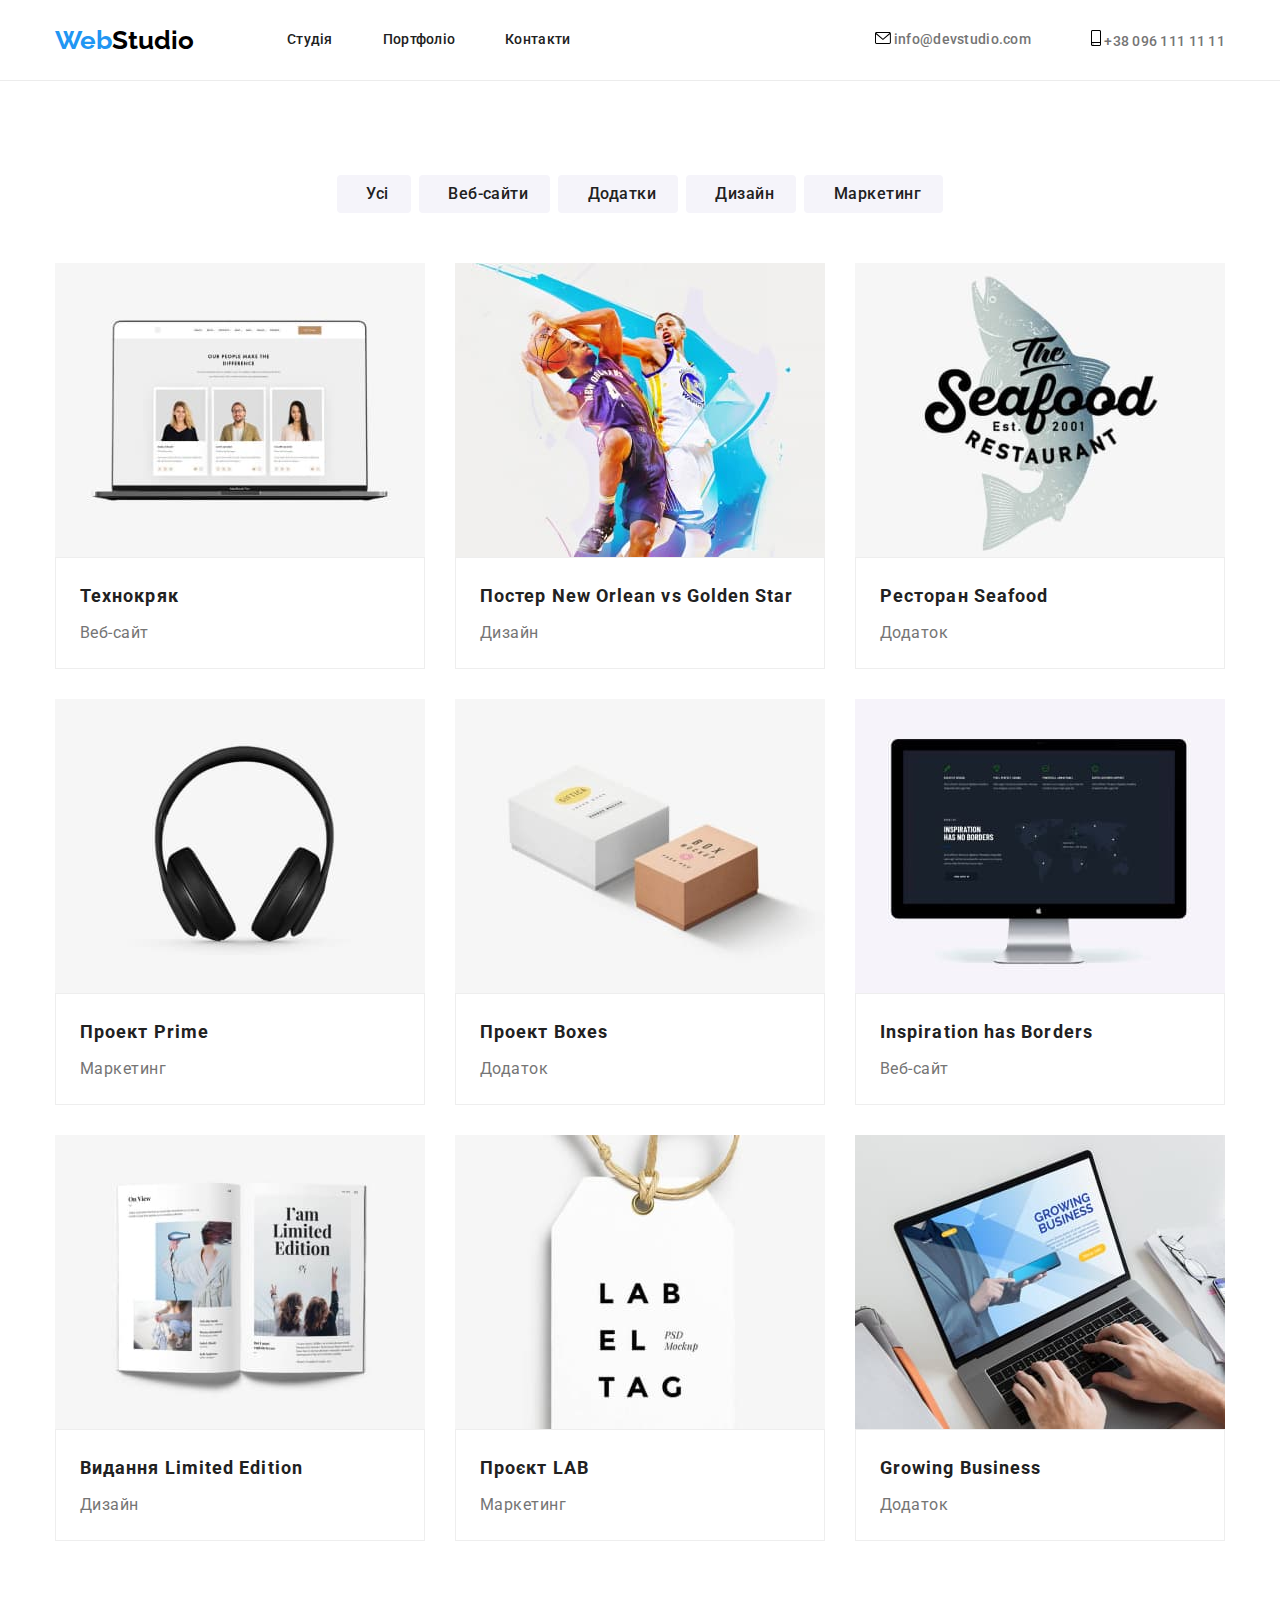
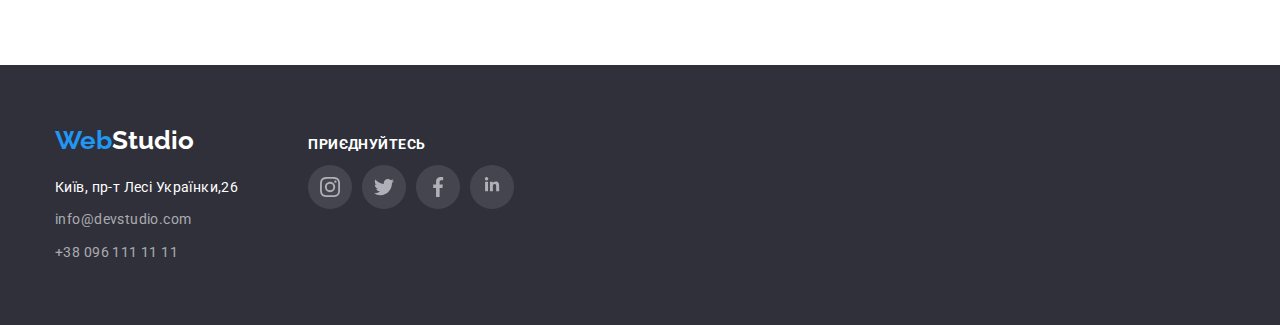
==== portfolio.html @ 39627bea "new" ====
<!DOCTYPE html>
<html lang="uk">

<head>
    <meta charset="UTF-8" />
    <meta http-equiv="X-UA-Compatible" content="IE=edge" />
    <meta name="viewport" content="width=device-width, initial-scale=1.0" />
    <title>портфоліо</title>
    <link href="https://fonts.googleapis.com/css2?family=Raleway:wght@700&family=Roboto:wght@400;500;700;900&display=swap" rel="stylesheet">
    <link rel="stylesheet" href=" https://cdnjs.cloudflare.com/ajax/libs/modern-normalize/1.1.0/modern-normalize.min.css">
    <link rel="stylesheet" href="./css/styles.css">
   
</head>

<body>
<section class="section-header">
    <div class="container container-body">
        <header class="header">
            <nav class="main-nav">
                <a href="/" class="logo-web">Web<span class="logo-studio">Studio</span></a>

                <ul class="navigation">
                    <li class="navigation-item"> <a href="./index.html" class="item">Студія</a></li>
                    <li class="navigation-item"><a href="#" class="item">Портфоліо</a></li>
                    <li class="navigation-item"><a href="#" class="item">Контакти</a></li>
                </ul>

                <ul class="adress-header">
                    <li class="navigation-item"><a href="mailto:" class="adress-item">
                            <svg class="post-icon" width="16px" height="12px">
                                <use href="./images/icons.svg#icon-envelope-hover"></use>
                            </svg>
                            info@devstudio.com </a></li>
                
                    <li class="navigation-item"><a href="tel:+380961111111" class="adress-item">
                            <svg class="post-icon" width="10px" height="16px">
                                <use href="./images/icons.svg#icon-smartphone"></use>
                            </svg>
                            +38 096 111 11 11</a></li>
                </ul>
            </nav>
        </header>
    </div>
</section>

    <main>
        <section class="section">
            <div class="container container-main">
        <h1 class="hide">фільтри</h1>
            <ul class="list-filter"> 
                <li class="filter">
                <button type="button" class="filter-item">Усі</button></li>
                <li class="filter">
                <button type="button" class="filter-item">Веб-сайти</button></li>
                <li class="filter">
                <button type="button" class="filter-item">Додатки</button></li>
                <li class="filter">
                <button type="button" class="filter-item">Дизайн</button>
                </li>
                <li class="filter">
                <button type="button" class="filter-item">Маркетинг</button>
                </li> 
            </ul>
             <h2 class="hide">основне</h2>

            <ul class="filter-example">
                <li  class="info"> <a href="#"class="text-link">
                    <img src="images/example1.jpg" alt="працівники" class="no-gap" width="370" height="294" />
                    <div class="wrapper"> <h3 class="info-title">Технокряк</h3>
                    <p class="info-text">Веб-сайт</p>
                </div>
                </a>
                   
                </li>
                <li  class="info"> <a href="#"class="text-link">
                    <img src="images/example2.jpg" alt="баскетболісти" class="no-gap" width="370" height="294" />
                    <div class="wrapper"><h3 class="info-title">Постер New Orlean vs Golden Star</h3>
                    <p class="info-text">Дизайн</p>
                </div>
                </a>    
                </li>

                <li class="info"><a href="#"class="text-link" >
                    <img src="images/example3.jpg" alt="риба" class="no-gap" width="370" height="294" />
                    <div class="wrapper"> <h3 class="info-title">Ресторан Seafood</h3>
                    <p class="info-text">Додаток</p>
                </div>
                </a>
                      </li>

                <li class="info"><a href="#"class="text-link">
                    <img src="images/example4.jpg" alt="наушники" class="no-gap" width="370" height="294" />
                    <div class="wrapper"><h3 class="info-title"> Проект Prime </h3>
                    <p class="info-text"> Маркетинг</p> 
                </div>
                </a>
                    
                </li>

                <li class="info"><a href="#"class="text-link">
                    <img src="images/example5.jpg" alt="коробки" class="no-gap" width="370" height="294" />
                    <div class="wrapper"> <h3 class="info-title">Проект Boxes</h3>
                    <p class="info-text"> Додаток</p> 
                </div>
                </a>
                </li>

                <li class="info"><a href="#"class="text-link">
                    <img src="images/example6.jpg" alt="монітор" class="no-gap" width="370" height="294" />
                    <div class="wrapper"> <h3 class="info-title">Inspiration has Borders</h3>
                <p class="info-text">Веб-сайт</p>
                </div>
                </a>
               </li>

        <li class="info"><a href="#"class="text-link">
            <img src="images/example7.jpg" alt="відкрита книга" class="no-gap" width="370" height="294" />
            <div class="wrapper"> <h3 class="info-title">Видання Limited Edition</h3>
            <p class="info-text">Дизайн</p>
            </div>
            </a>
        </li>
        <li class="info"><a href="#"class="text-link">
            <img src="images/example8.jpg" alt="лейб" class="no-gap" width="370" height="294" />
            <div class="wrapper"><h3 class="info-title">Проєкт LAB</h3>
            <p class="info-text">Маркетинг</p></div>
            </a>
        </li>
        <li class="info"><a href="#" class="text-link">
            <img src="images/example9.jpg" alt="ноутбук" class="no-gap" width="370" height="294" />
            <div class="wrapper"><h3 class="info-title">Growing Business</h3>
            <p class="info-text">Додаток</p> 
            </div>
            </a>
        </li>
        </ul>
    </div>
    </section>
       
    </main>


    
    <footer class="footer">
        <div class="container footer-container">
            <div>
                <a href="/" class="logo-web">Web<span class="logo-footer">Studio</span></a>
                <ul class=address>
                    <li class="point-address"> <a class="item-address" href="#">Київ, пр-т Лесі Українки,26 </a></li>
                    <li class="point-address"> <a class="item-mail" href="mailto:">info@devstudio.com</a></li>
                    <li class="point-address"> <a class="item-tel" href="tel:+380961111111">+38 096 111 11 11</a></li>
                </ul>
            </div>
    
            <div class="footer-soc">
                <h4 class="footer-title">ПРИЄДНУЙТЕСЬ</h4>
                <ul class="soc-list">
                    <li class="soc-item">
                        <a class="soc-link footer-link" href="#">
                            <svg class="icon" width="20px" height="20px">
                                <use href="./images/icons.svg#icon-instagram"></use>
                            </svg>
                        </a>
                    </li>
                    <li class="soc-item">
                        <a class="soc-link footer-link" href="#">
                            <svg class="icon" width="20px" height="20px">
                                <use href="./images/icons.svg#icon-twitter"></use>
                            </svg>
                        </a>
                    </li>
                    <li class="soc-item">
                        <a class="soc-link footer-link" href="#">
                            <svg class="icon" width="20px" height="20px">
                                <use href="./images/icons.svg#icon-facebook"></use>
                            </svg>
                        </a>
                    </li>
                    <li class="soc-item">
                        <a class="soc-link footer-link" href="#">
                            <svg class="icon" width="20px" height="20px">
                                <use href="./images/icons.svg#icon-linkedin"></use>
                            </svg>
                        </a>
                    </li>
                </ul>
            </div>
        </div>
    </footer>


</body>
</html>
---- css/styles.css ----
html {
    box-sizing:border-box
}
*,
*::before,
*::after{
    box-sizing:inherit
}


:root { --brand-color: #2196F3; 
    --main-color: #212121;
    --wite-color: #FFFFFF;
}

.container {
    width: 1200px;
    padding-left: 15px;
    padding-right: 15px;
    margin-left: auto;
    margin-right: auto;

}

body {
    color: var(--main-color);
    font-family: "Roboto";
    sans-serif;
    margin: 0;
}


    
    .section-header {
    
    border-bottom-width: 1px;
    border-bottom-style: solid;
    border-block-color: #ECECEC;
   
    }

.main-nav {
    display: flex;
    align-items: center;
   
}

.logo-web {
    color:var(--brand-color);
    font-family: "Raleway";
    font-size: 26px;
    line-height: 1.19;
    text-decoration: none;
    list-style: none;
    font-weight: 700;
}
.logo-studio {
    color: #000000;
    font-family: "Raleway"; 
    font-size: 26px;
    line-height: 1.19;
    text-decoration: none;
    list-style: none;
    font-weight: 700;
}
.navigation {
    display: flex;
    text-decoration: none;
    list-style: none;
    margin-left: 93px;
    margin-top: 0px;
    margin-bottom: 0px;
    background: none;
    padding: 0;
}

.navigation .navigation-item:not(:last-child) {
    margin-right: 50px;
}
 .navigation-item .item {
       display: block;
     color: var(--main-color);
     font-style: normal;
     font-family: "Roboto";
     font-weight: 500;
     font-size: 14px;
     line-height: 1.14;
     letter-spacing: 0.02em;
     padding-top: 32px;
     padding-bottom: 32px;

 }
.navigation .item:hover {
    color: var(--brand-color); 
    background: none;
   
 }
.navigation .item:focus {
    color: var(--brand-color);
    background: none;
     
}

.item {
    color: var(--main-color);
    cursor: pointer;
    font-size: 16px;
    line-height: 1.62;
    letter-spacing: 0.03em;
    text-decoration: none;
    list-style: none;
}

.adress-header{
    display: flex;
    text-decoration: none;
    list-style: none;
    margin-left: auto;
    margin-top: 0px;
    margin-bottom: 0px;
    padding: 0;
}
.adress-header .navigation-item +.navigation-item {
    margin-left: 50px;
}

.adress-header .adress-item {
    color: #757575;
    font-family: "Roboto";
    font-style: normal;
    font-size: 14px;
    line-height: 1.14;
    letter-spacing: 0.02em;
    font-weight: 500;
    text-decoration: none;
    list-style: none;
}

.adress-header .adress-item:hover {
    color: var(--brand-color);
    fill: var(--brand-color);
}
.adress-header .adress-item:focus {
    color: var(--brand-color);
    fill: var(--brand-color);
}
.adress-item::before {
   margin-right: 10px;
    content: "";
}

/*-----------------------------------------HERO----------------*/

.hero {
    height: 600px;
    max-width: 1600px;
    margin-left: auto;
    margin-right: auto;
    background-image: linear-gradient(to right, rgba(47, 48, 58, 0.4), rgba(47, 48, 58, 0.4)),
    url("../images/фон.jpg");
    background-color: #2F303A;
    background-size: cover;
    background-repeat: no-repeat;
    padding-top: 200px;
    padding-bottom: 200px;
}


.slogan {
    color: var(--wite-color);
    font-size: 44px;
    line-height: 1.36;
    text-align: center;
    letter-spacing: 0.06em;
    text-transform: uppercase;
    margin-right: auto ;
    margin-left:auto;
    margin-top: 0;
    margin-right: auto;
    margin-bottom: auto;
    width: 696px;
    
}
.main-button {
    color: var(--wite-color);
    background-color: var(--brand-color);
    cursor: pointer;
    font-size: 16px;
    font-weight: 700;
    line-height: 1.87;
    display: block;
    align-items: center;
    letter-spacing: 0.06em;
    border-radius: 4px;
    border: none;
    padding-top: 10px;
    padding-right: 32px;
    padding-bottom: 10px; 
    padding-left: 32px;
    text-align: center;
    margin-top: 30px;
    margin-bottom: 0px;
    margin-right: auto;
    margin-left:  auto;
    
}
.main-button:hover {
    color: var(--brand-color);
    background-color: var(--wite-color);
}
.main-button:focus {
    color: var(--brand-color);
    background-color: var(--wite-color);
}

.hide {
    display: none;
    margin: 0;
}


/*---------------------------------------PREFERENTS---------------*/
.preferens-icons {
    display: flex;
    justify-content: center;
    gap: 30px;
    margin-top: 0;
    margin-bottom: 30px;
    padding: 0;
    
}



.preferens-point {
    width: 270px;
    height: 120px;
    text-decoration: none;
    list-style: none;
   display: flex;
   justify-content: center;
   align-items: center;
background-color: #F5F4FA;
margin: 0;
padding: 0;


}

img {
    margin: 0;
    padding: 0;
    display: block;
    max-width: 100%;
    height: auto;
}
.preferens {
    padding-top: 107px;
   
 
}
.caption {
    margin-top: 0px;
    margin-bottom: 10px;
}



.list-preferens {
    display: flex;
    padding: 0;
    margin: 0;
}

.caption-text {
    display: block;
    width: 270px;
}

.caption-text:not(:last-child) {
    margin-right: 30px;
}

.caption {
    color: var(--main-color);
    font-size: 14px;
    line-height: 1.14;
    letter-spacing: 0.03em;
    text-transform: uppercase;
    text-decoration: none;
    list-style: none;
    text-align: left;
}

.text {
    color: #757575;
    font-size: 14px;
    line-height: 1.71;
    letter-spacing: 0.03em;
    text-decoration: none;
    list-style: none;
    margin-top: 0;
    margin-bottom: 0;
    text-align: left;
}


/*---------------------------------------EXAMPLE---------------*/


.section {
    padding-top: 94px;
    padding-bottom: 94px;
}
 

.subtitle {

    color: var(--main-color);
    font-size: 36px;
    line-height: 1.16;
    text-align: center;
    letter-spacing: 0.03em;
    text-decoration: none;
    list-style: none;
    margin-top: 0;
    margin-bottom: 50px;
}

.list-example {
    display: flex;
    flex-wrap: wrap;
    text-align: center;
    justify-content: center;
    margin: 0;
    padding: 0;
    text-decoration: none;
    list-style: none;
}
.image-example:not(:last-child) {
    margin-right: 30px; 
}

/*---------------------------------------TEAM---------------*/
.container-team {

    background: #F5F4FA;
}

.list-style {
    display: flex;
    flex-wrap: wrap;
    text-align: center;
    justify-content: center;
    margin-top: 50px;
    margin-bottom: 0;
    padding-top: 0;
    padding-left: 0;
    padding-left: 0;
    padding-bottom: 0;
    text-decoration: none;
    list-style: none;
}
.headline {
    margin-top: 30px margin-bottom: 10px;
}

.submite-text {
    color:var(--main-color);
    font-size: 36px;
    line-height: 1.16;
    text-align: center;
    letter-spacing: 0.03em;
    text-decoration: none;
    list-style: none;
    padding: 0;
    margin: 0;
}
.soc-list {
    display: flex;
    justify-content: center;
    gap: 10px;
    margin: 0;
    padding: 0;
   
}
.soc-item {
    width: 44px;
    height: 44px;
    text-decoration: none;
    list-style: none;
}
.soc-link {
    width: 100%;
    height: 100%;
    border-radius: 50%;
    display: flex;
    align-items: center;
    justify-content: center;
    color: #AFB1B8;
}

.icon {
    fill: currentColor;
}

.soc-link:hover {
    background-color: #2196F3;
    color:#ffffff;
}

.soc-link:focus {
    background-color: #2196F3;
    color: #ffffff;
}
.team {
    margin-top:  94px;
    margin-bottom:  94px;
   

}
 .headline {
    text-align: center;
    color: var(--main-color);
    font-size: 16px;
    font-weight: 500;
    line-height: 1.18;
    letter-spacing: 0.03em;
    text-decoration: none;
    list-style: none;
    margin-top: 0;
    margin-bottom: 10px;
   
}
 .headline-text {
    text-align: center;
    color: #757575; 
    font-size: 16px;
    font-weight: 400;
    line-height: 1.18;
    letter-spacing: 0.03em;
    margin-bottom: 16px;
    
   
}

.wrapper-team {
    padding-top: 30px;
    padding-bottom: 30px;
    border-width: 1px;
    border-style: solid;
    border-color: #EEEEEE;
    box-shadow: 0px 1px 3px 
    rgba(0, 0, 0, 0.12), 0px 1px 1px 
    rgba(0, 0, 0, 0.14), 0px 2px 1px 
    rgba(0, 0, 0, 0.2);
}


.card:not(:last-child) {
    margin-right: 30px;
}
/*---------------------------------------CUSTOMERS---------------*/

.customers-list {
    display: flex;
    justify-content: center;
    align-items: center;
    gap: 30px;
    text-decoration: none;
    list-style: none;
    margin-top: 50px;
    padding: 0;
}

.customers-item {
    width: 100%;
    height: 100%;
    text-decoration: none;
    list-style: none;
    
}

.customers-link {
    display: flex;
    justify-content: center;
    align-items: center;
    width: 170px;
    height: 92px;
    text-decoration: none;
    list-style: none;
    border-color: #AFB1B8;
    border-style: solid;
    border-radius: 3%;
    border-width: 1px;
    fill: #AFB1B8;
}


.customers-link:hover {
    border-color: #2196F3;
    fill: #2196F3;
}

.customers-link:focus {
    border-color: #2196F3;
    fill: #2196F3;
}

/*----------------------PORTFOLIO-------------------*/

.button {
    font-family: inherit;
}



.item:hover {
    color: var(--wite-color);
    background-color: var(--brand-color);
}

.item:focus {
    color: var(--wite-color);
    background-color: var(--brand-color);
}
.filter .filter-item { 
    color: var(--main-color);
    background-color: 
    #F5F4FA; 
    cursor: pointer;
    font-size: 16px;
    font-weight: 500;
    line-height: 1.62;
    text-align: center;
    letter-spacing: 0.03em;
    padding-top: 6px;
    padding-right: 22px;
    padding-bottom: 6px;
    padding-left: 22pt;
    text-align: center;
   border: 0;
   border-radius: 4px;
   margin: 0;
   
}


.list-filter {
    display: flex;
    align-items: center;  
    justify-content: center;
    text-decoration: none;
    list-style: none;
    padding: 0;
    margin-top: 0;
    margin-bottom: 0;
    
}

.filter {
    margin: 0;

}
.list-filter .filter:not(:last-child) {
    margin-right: 8px;
}


.filter .filter-item:hover {
    color: var(--wite-color);
     background-color: var(--brand-color);
    box-shadow: 0px 3px 1px
    rgba(0, 0, 0, 0.1), 0px 1px 2px
    rgba(0, 0, 0, 0.08), 0px 2px 2px
    rgba(0, 0, 0, 0.12);
}
.filter .filter-item:focus {
    color: var(--wite-color);
    background-color: var(--brand-color);
    box-shadow: 0px 3px 1px 
    rgba(0, 0, 0, 0.1), 0px 1px 2px 
    rgba(0, 0, 0, 0.08), 0px 2px 2px
     rgba(0, 0, 0, 0.12);
}
.filter-example {
    display: flex;
    flex-wrap: wrap;
    text-align: center;
    justify-content: center;
    margin-top: 50px;
    margin-bottom: 0;
    padding: 0;
    
    text-decoration: none;
    list-style: none;
   
}
.info {
    margin-right: 30px;
    margin-bottom: 30px;
    text-decoration: none;
    list-style: none;
}

.info:hover {
    box-shadow: 0px 1px 1px 
    rgba(0, 0, 0, 0.12), 0px 4px 4px
    rgba(0, 0, 0, 0.06), 1px 4px 6px
    rgba(0, 0, 0, 0.16);
}


.info:nth-child(3n+3) {
    margin-right: 0;

}

.info .info-title {
    margin-bottom: 4px;
    margin-top: 0;
    text-align: left;
    text-decoration: none;
    list-style: none;
}


.info .info-title {
    color: var(--main-color);
    font-size: 18px;
    line-height: 2;
    letter-spacing: 0.06em;
    text-decoration: none;
    list-style: none;
    padding-left: 24px;
    padding-right: 24px;
}
.info .info-text {
    color: #757575;
    font-size: 16px;
    line-height: 1.87;
    letter-spacing: 0.03em;
    text-decoration: none;
    list-style: none;
    text-align: left;
    margin: 0;
    padding-left: 24px;
    padding-right: 24px;
}

.info .text-link {
    display: block;
    text-decoration: none;
    list-style: none;
}

.address {
    padding: 0;
    margin-top: 20px;
    margin-bottom: 0;
    text-decoration: none;
    list-style: none;
}
.point-address:not(:last-child) {
            margin-bottom: 9px;
}

.item-address {
    color: var(--wite-color);
    background: #2F303A;
    font-style: normal;

    font-size: 14px;
    line-height: 1.71;
    letter-spacing: 0.03em;
    text-decoration: none;
    list-style: none;
}
.item-mail {
    color: rgba(255, 255, 255, 0.6);
    background: #2F303A;
    font-style: normal;
    font-size: 14px;
    line-height: 1.71;
    letter-spacing: 0.03em;
    text-decoration: none;
    list-style: none;
}
    
.item-tel {
    color: rgba(255, 255, 255, 0.6);
    background: #2F303A;
    font-style: normal;
    font-size: 14px;
    line-height: 1.71;
    letter-spacing: 0.03em;
    text-decoration: none;
    list-style: none;
}

.wrapper {
    padding-top: 20px;
    padding-bottom: 20px;
    border-width: 1px;
    border-style: solid;
    border-color: #EEEEEE;
}
.no-gap {
    display: block;
}
.footer {
    background: #2F303A;
    display: block;
    padding-top: 60px;
    padding-bottom: 60px;
}
.logo-footer {
    color: var(--wite-color);
}
 .item-adress {
    display: block;
}
.item-mail {
    display: block;
}
 
.item-tel {
    display: block;
}
.footer-container {
    display: flex;
    align-items: baseline;
    gap: 70px;
}
.footer-title {
    margin-top: 0;
    margin-bottom: 20px;
    padding: 0;
    font-family: 'Roboto';
    font-style: normal;
    font-weight: 700;
    font-size: 14px;
    line-height: 1.14px;
    letter-spacing: 0.03em;
    color: #FFFFFF;
}
.footer-link {
    background: linear-gradient(to right, rgba(255, 255, 255, 0.1), rgba(255, 255, 255, 0.1));
}
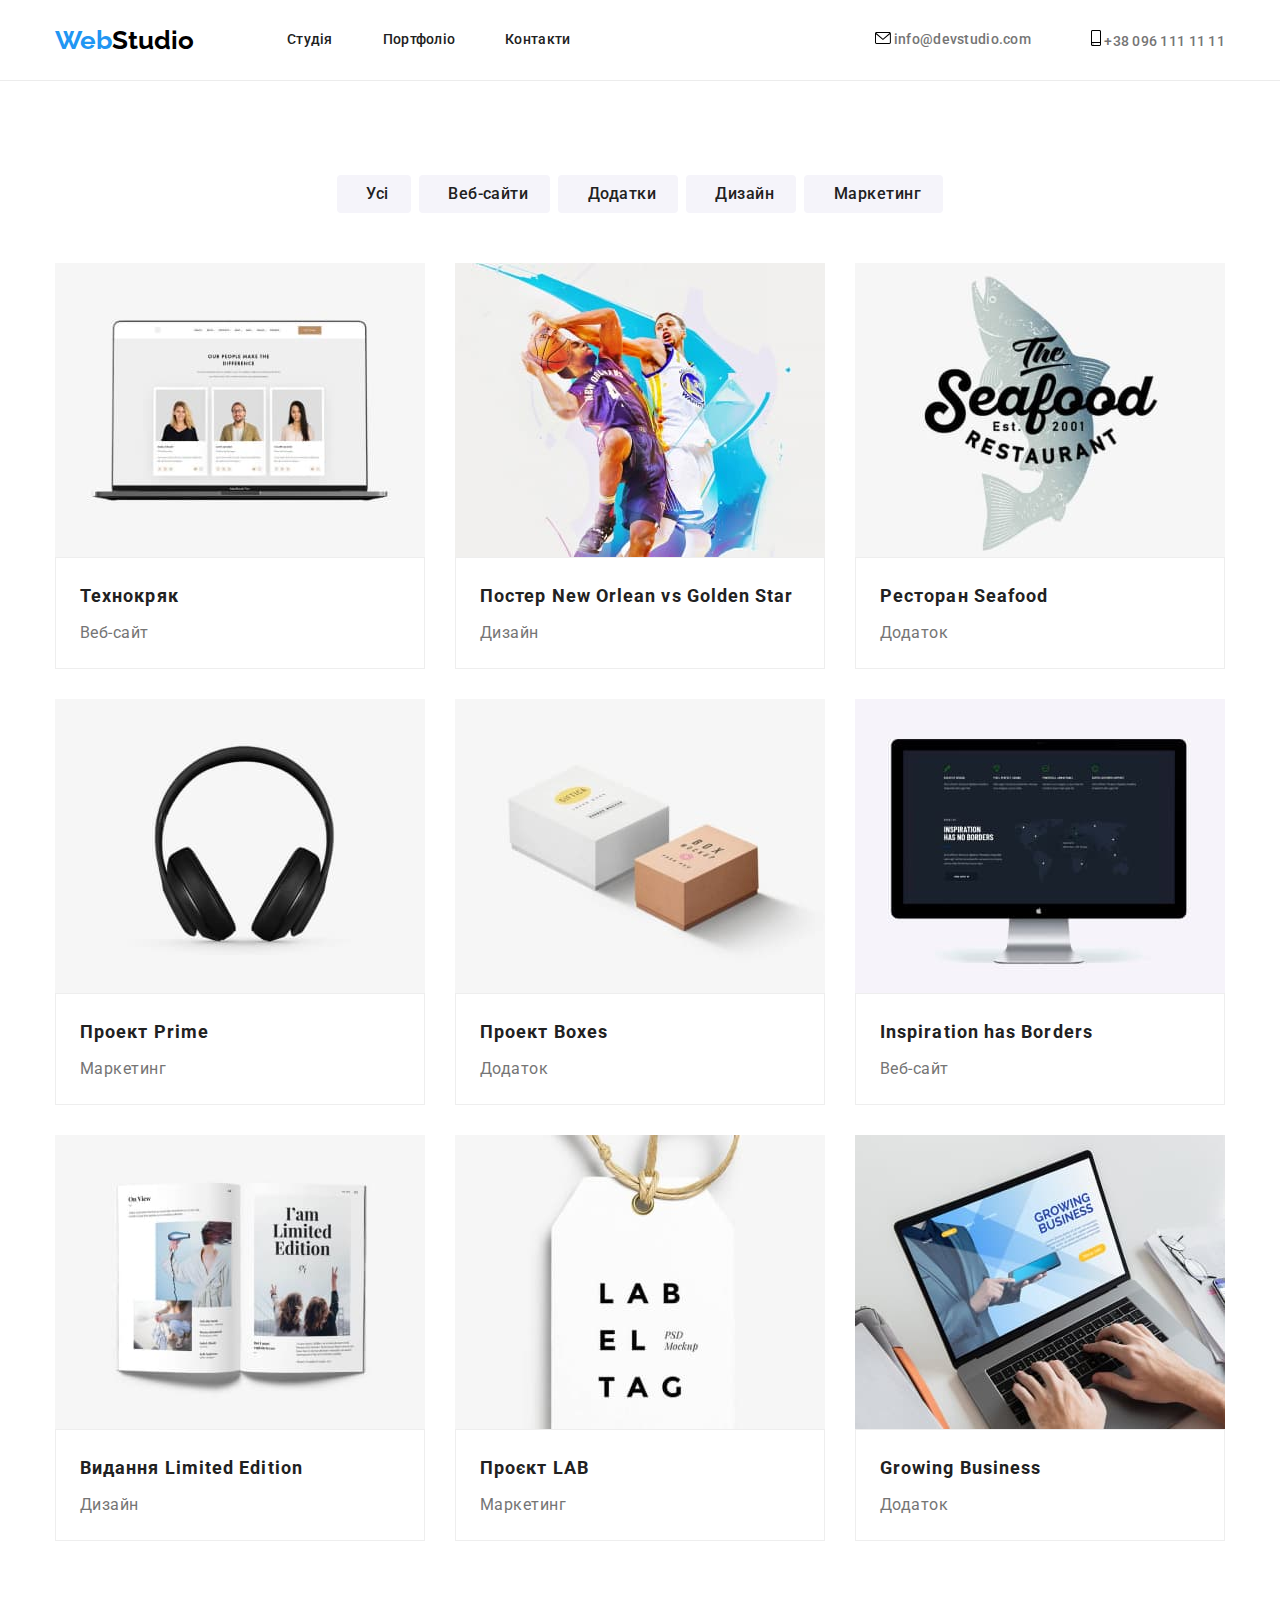
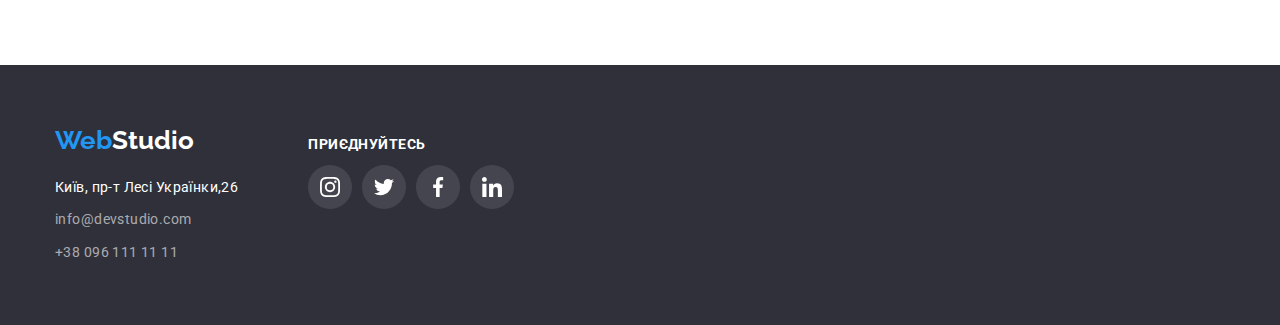
==== commit 6b7c8eb6: "update" ====
--- a/portfolio.html
+++ b/portfolio.html
@@ -157,29 +157,29 @@
                 <ul class="soc-list">
                     <li class="soc-item">
                         <a class="soc-link footer-link" href="#">
-                            <svg class="icon" width="20px" height="20px">
+                            <svg class="icon footer-icon" width="20px" height="20px">
                                 <use href="./images/icons.svg#icon-instagram"></use>
                             </svg>
                         </a>
                     </li>
                     <li class="soc-item">
                         <a class="soc-link footer-link" href="#">
-                            <svg class="icon" width="20px" height="20px">
+                            <svg class="icon footer-icon" width="20px" height="20px">
                                 <use href="./images/icons.svg#icon-twitter"></use>
                             </svg>
                         </a>
                     </li>
                     <li class="soc-item">
                         <a class="soc-link footer-link" href="#">
-                            <svg class="icon" width="20px" height="20px">
+                            <svg class="icon footer-icon" width="20px" height="20px">
                                 <use href="./images/icons.svg#icon-facebook"></use>
                             </svg>
                         </a>
                     </li>
                     <li class="soc-item">
                         <a class="soc-link footer-link" href="#">
-                            <svg class="icon" width="20px" height="20px">
-                                <use href="./images/icons.svg#icon-linkedin"></use>
+                            <svg class="icon footer-icon" width="20px" height="20px">
+                                <use href="./images/icons.svg#icon-linkedinnew"></use>
                             </svg>
                         </a>
                     </li>
--- a/css/styles.css
+++ b/css/styles.css
@@ -169,6 +169,7 @@
 .slogan {
     color: var(--wite-color);
     font-size: 44px;
+    font-weight: 900;
     line-height: 1.36;
     text-align: center;
     letter-spacing: 0.06em;
@@ -241,10 +242,9 @@
    justify-content: center;
    align-items: center;
 background-color: #F5F4FA;
+border-radius: 4%;
 margin: 0;
 padding: 0;
-
-
 }
 
 img {
@@ -445,6 +445,7 @@
 }
 
 .wrapper-team {
+    background-color: #FFFFFF;
     padding-top: 30px;
     padding-bottom: 30px;
     border-width: 1px;
@@ -744,6 +745,10 @@
     letter-spacing: 0.03em;
     color: #FFFFFF;
 }
+.footer-icon {
+fill: #FFFFFF;
+}
 .footer-link {
+    
     background: linear-gradient(to right, rgba(255, 255, 255, 0.1), rgba(255, 255, 255, 0.1));
 }